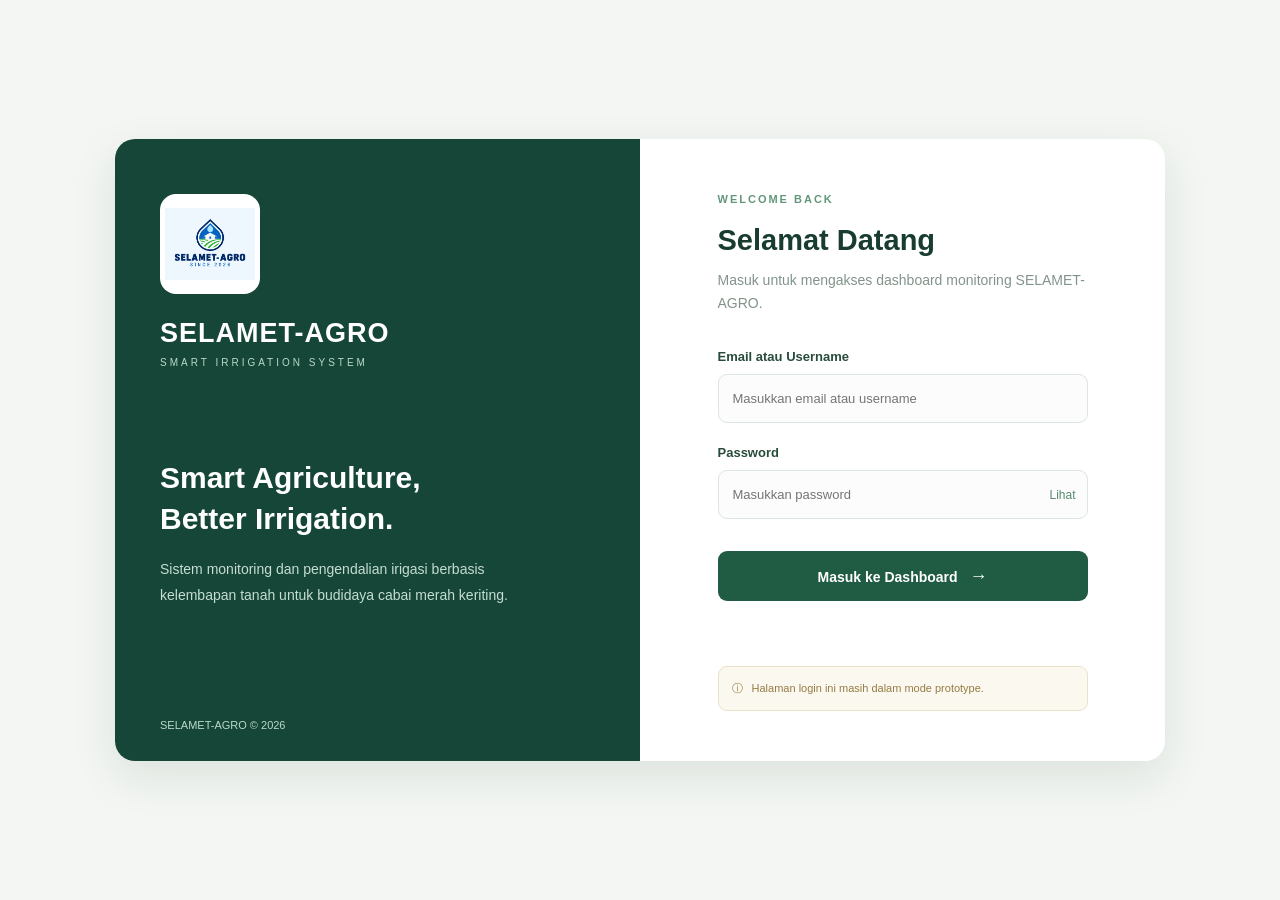
==== login.html @ a25dbcbd "Add files via upload" ====
<!DOCTYPE html>
<html lang="id">
<head>
    <meta charset="UTF-8">
    <meta name="viewport" content="width=device-width, initial-scale=1.0">
    <title>Login | SELAMET-AGRO</title>
    <link rel="stylesheet" href="login.css">
</head>
<body>

    <main class="login-container">

        <!-- SISI KIRI -->
        <section class="login-brand">
            <div class="brand-content">
                <img src="logo-selamet.png" alt="Logo SELAMET-AGRO">

                <h1>SELAMET-AGRO</h1>
                <p class="brand-subtitle">SMART IRRIGATION SYSTEM</p>

                <div class="brand-description">
                    <h2>Smart Agriculture,<br>Better Irrigation.</h2>
                    <p>
                        Sistem monitoring dan pengendalian irigasi
                        berbasis kelembapan tanah untuk budidaya
                        cabai merah keriting.
                    </p>
                </div>
            </div>

            <p class="brand-footer">
                SELAMET-AGRO © 2026
            </p>
        </section>

        <!-- SISI KANAN -->
        <section class="login-form-section">

            <div class="login-form-wrapper">

                <span class="login-label">WELCOME BACK</span>

                <h2>Selamat Datang</h2>

                <p class="login-description">
                    Masuk untuk mengakses dashboard
                    monitoring SELAMET-AGRO.
                </p>

                <form id="loginForm">

                    <div class="form-group">
                        <label for="username">Email atau Username</label>
                        <input
                            type="text"
                            id="username"
                            placeholder="Masukkan email atau username"
                            autocomplete="username"
                            required
                        >
                    </div>

                    <div class="form-group">
                        <label for="password">Password</label>

                        <div class="password-wrapper">
                            <input
                                type="password"
                                id="password"
                                placeholder="Masukkan password"
                                autocomplete="current-password"
                                required
                            >

                            <button
                                type="button"
                                id="togglePassword"
                                class="toggle-password"
                            >
                                Lihat
                            </button>
                        </div>
                    </div>

                    <button type="submit" class="login-button">
                        Masuk ke Dashboard
                        <span>→</span>
                    </button>

                    <p id="loginMessage" class="login-message"></p>

                </form>

                <div class="login-note">
                    <span>ⓘ</span>
                    Halaman login ini masih dalam mode prototype.
                </div>

            </div>

        </section>

    </main>

    <script>
        const loginForm = document.getElementById("loginForm");
        const passwordInput = document.getElementById("password");
        const togglePassword = document.getElementById("togglePassword");
        const loginMessage = document.getElementById("loginMessage");

        // Menampilkan dan menyembunyikan password
        togglePassword.addEventListener("click", function () {
            const isPassword = passwordInput.type === "password";

            passwordInput.type = isPassword ? "text" : "password";
            this.textContent = isPassword ? "Sembunyikan" : "Lihat";
        });

        // Simulasi proses login
        loginForm.addEventListener("submit", function (event) {
            event.preventDefault();

            const username = document.getElementById("username").value.trim();
            const password = passwordInput.value;

            if (!username || !password) {
                loginMessage.textContent = "Silakan isi semua kolom.";
                return;
            }

            loginMessage.textContent =
                "Login simulasi berhasil. Mengalihkan ke dashboard...";

            loginMessage.classList.add("success");

            setTimeout(function () {
                window.location.href = "index.html";
            }, 1000);
        });
    </script>

</body>
</html>
---- login.css ----
* {
    margin: 0;
    padding: 0;
    box-sizing: border-box;
}

body {
    font-family: Arial, Helvetica, sans-serif;
    min-height: 100vh;
    background: #f3f6f2;
    display: flex;
    justify-content: center;
    align-items: center;
    padding: 30px;
    color: #183d30;
}

.login-container {
    width: 100%;
    max-width: 1050px;
    min-height: 620px;
    display: grid;
    grid-template-columns: 1fr 1fr;
    background: #ffffff;
    border-radius: 20px;
    overflow: hidden;
    box-shadow: 0 15px 45px rgba(20, 60, 45, 0.10);
}

/* PANEL BRAND */

.login-brand {
    background: #164638;
    color: #ffffff;
    padding: 55px 45px 30px;
    display: flex;
    flex-direction: column;
    justify-content: space-between;
}

.brand-content img {
    width: 100px;
    height: 100px;
    object-fit: contain;
    background: #ffffff;
    border-radius: 16px;
    padding: 5px;
    margin-bottom: 20px;
}

.brand-content h1 {
    font-size: 27px;
    letter-spacing: 1px;
}

.brand-subtitle {
    font-size: 10px;
    letter-spacing: 3px;
    color: #b8d9c8;
    margin-top: 8px;
}

.brand-description {
    margin-top: 90px;
    max-width: 370px;
}

.brand-description h2 {
    font-size: 30px;
    line-height: 1.35;
    margin-bottom: 18px;
}

.brand-description p {
    color: #c5ddd2;
    line-height: 1.8;
    font-size: 14px;
}

.brand-footer {
    font-size: 11px;
    color: #b8d9c8;
    margin-top: 45px;
}

/* PANEL LOGIN */

.login-form-section {
    display: flex;
    justify-content: center;
    align-items: center;
    padding: 50px;
}

.login-form-wrapper {
    width: 100%;
    max-width: 370px;
}

.login-label {
    color: #63977b;
    font-size: 11px;
    letter-spacing: 2px;
    font-weight: bold;
}

.login-form-wrapper h2 {
    margin-top: 17px;
    font-size: 29px;
    color: #183d30;
}

.login-description {
    margin-top: 12px;
    margin-bottom: 35px;
    color: #82948a;
    line-height: 1.6;
    font-size: 14px;
}

.form-group {
    margin-bottom: 22px;
}

.form-group label {
    display: block;
    margin-bottom: 10px;
    font-size: 13px;
    font-weight: bold;
    color: #284b3c;
}

.form-group input {
    width: 100%;
    height: 49px;
    padding: 0 14px;
    border: 1px solid #dce6df;
    border-radius: 9px;
    outline: none;
    font-size: 13px;
    color: #183d30;
    background: #fbfcfb;
}

.form-group input:focus {
    border-color: #579675;
    box-shadow: 0 0 0 3px rgba(87, 150, 117, 0.10);
}

.password-wrapper {
    position: relative;
}

.password-wrapper input {
    padding-right: 100px;
}

.toggle-password {
    position: absolute;
    right: 12px;
    top: 50%;
    transform: translateY(-50%);
    border: none;
    background: transparent;
    color: #578a70;
    cursor: pointer;
    font-size: 12px;
}

.login-button {
    width: 100%;
    height: 50px;
    border: none;
    border-radius: 9px;
    background: #205b43;
    color: #ffffff;
    font-size: 14px;
    font-weight: bold;
    cursor: pointer;
    margin-top: 10px;
    transition: 0.2s;
}

.login-button:hover {
    background: #174631;
}

.login-button span {
    margin-left: 8px;
    font-size: 18px;
}

.login-message {
    font-size: 12px;
    color: #c15a43;
    margin-top: 14px;
    min-height: 16px;
}

.login-message.success {
    color: #32815a;
}

.login-note {
    margin-top: 35px;
    padding: 13px;
    border: 1px solid #e9e1c8;
    border-radius: 9px;
    background: #fbf8ef;
    color: #967b44;
    font-size: 11px;
    line-height: 1.5;
}

.login-note span {
    margin-right: 6px;
}

/* RESPONSIVE */

@media (max-width: 750px) {
    body {
        padding: 15px;
    }

    .login-container {
        max-width: 450px;
        grid-template-columns: 1fr;
    }

    .login-brand {
        padding: 30px;
    }

    .brand-content img {
        width: 75px;
        height: 75px;
    }

    .brand-description {
        margin-top: 30px;
    }

    .brand-description h2 {
        font-size: 23px;
    }

    .brand-footer {
        margin-top: 30px;
    }

    .login-form-section {
        padding: 35px 25px;
    }
}
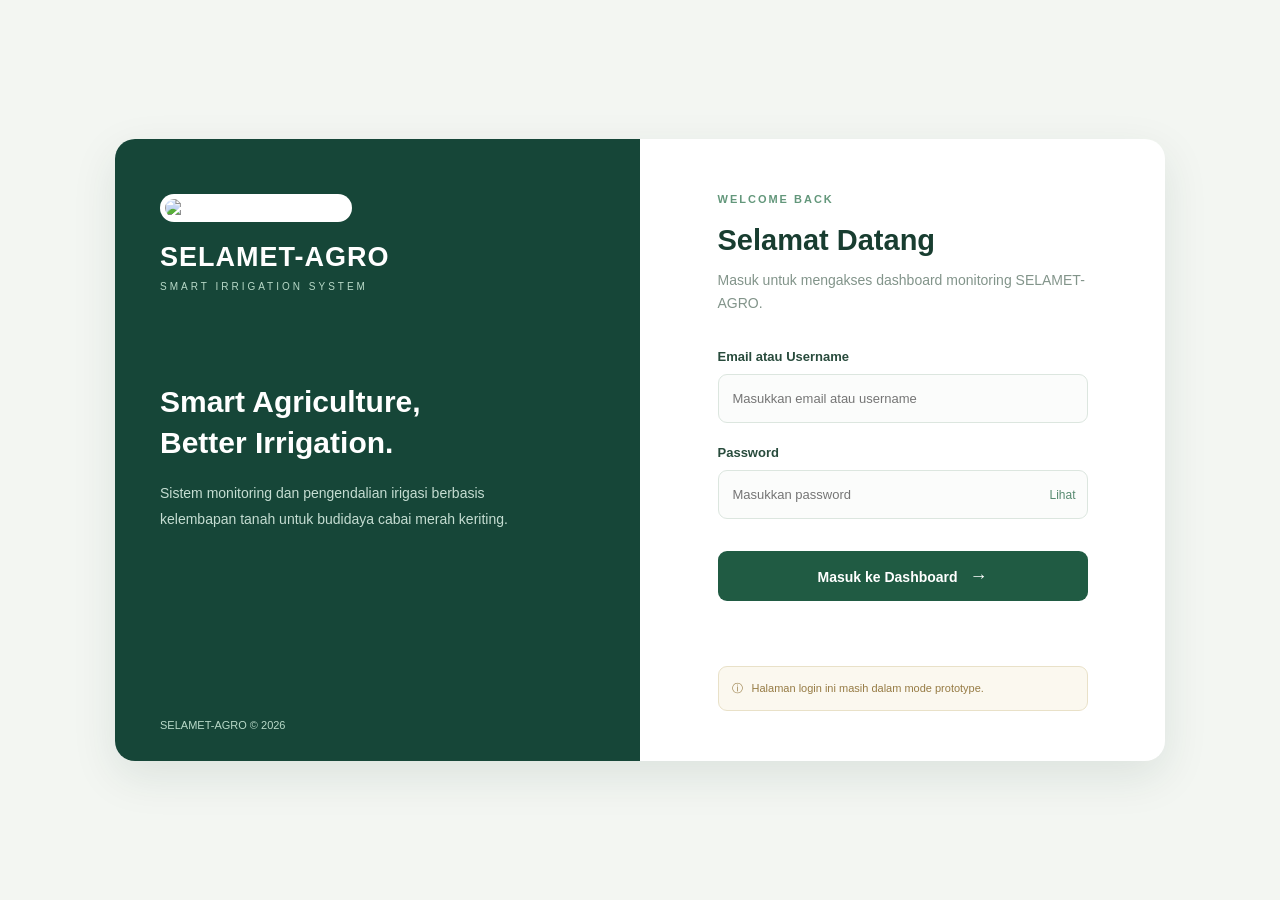
==== commit 921cdf39: "Update login.html" ====
--- a/login.html
+++ b/login.html
@@ -135,6 +135,7 @@
             loginMessage.classList.add("success");
 
             setTimeout(function () {
+                sessionStorage.setItem("selametLogin", "true");
                 window.location.href = "index.html";
             }, 1000);
         });
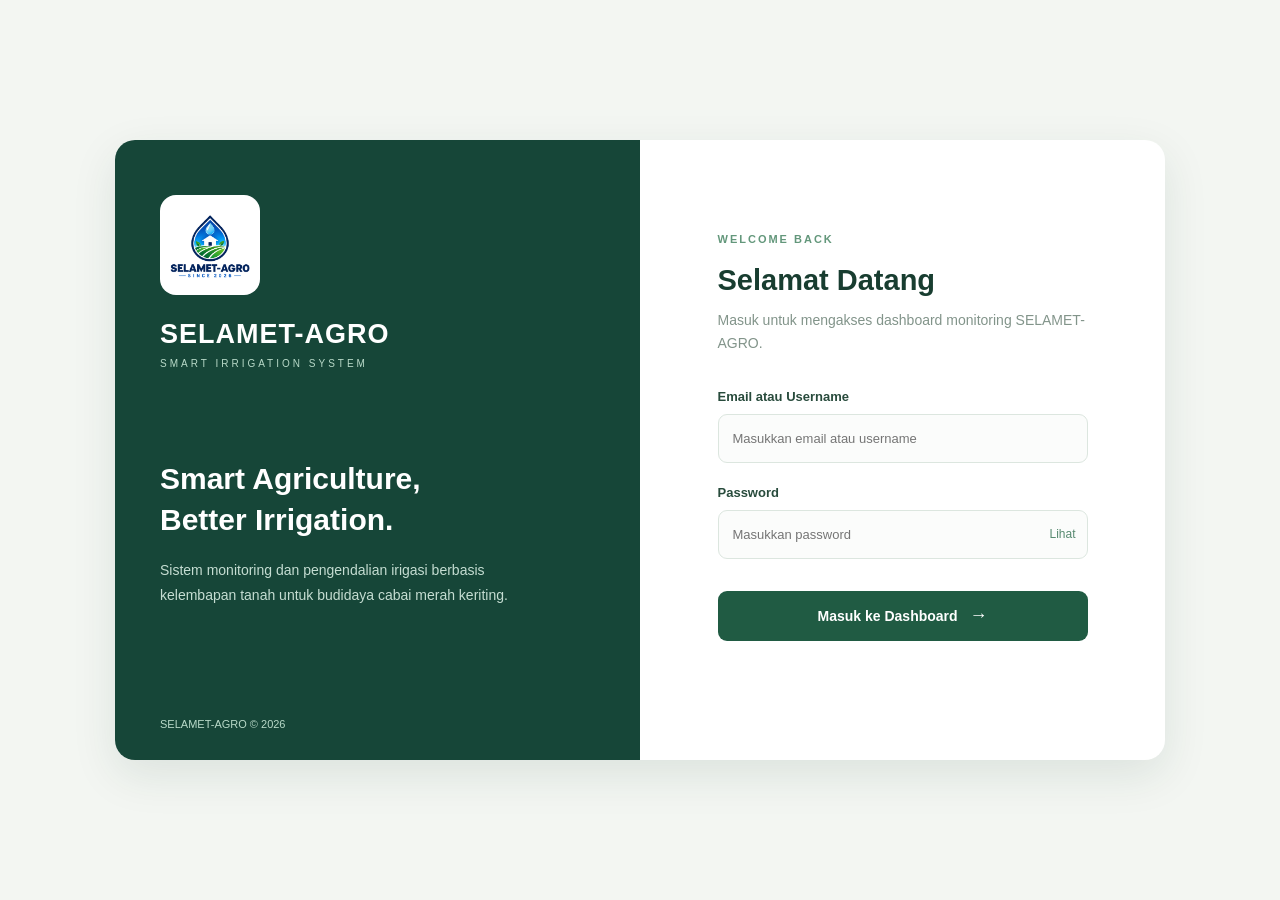
==== commit add9643b: "Update login.html" ====
--- a/login.html
+++ b/login.html
@@ -92,11 +92,6 @@
 
                 </form>
 
-                <div class="login-note">
-                    <span>ⓘ</span>
-                    Halaman login ini masih dalam mode prototype.
-                </div>
-
             </div>
 
         </section>
